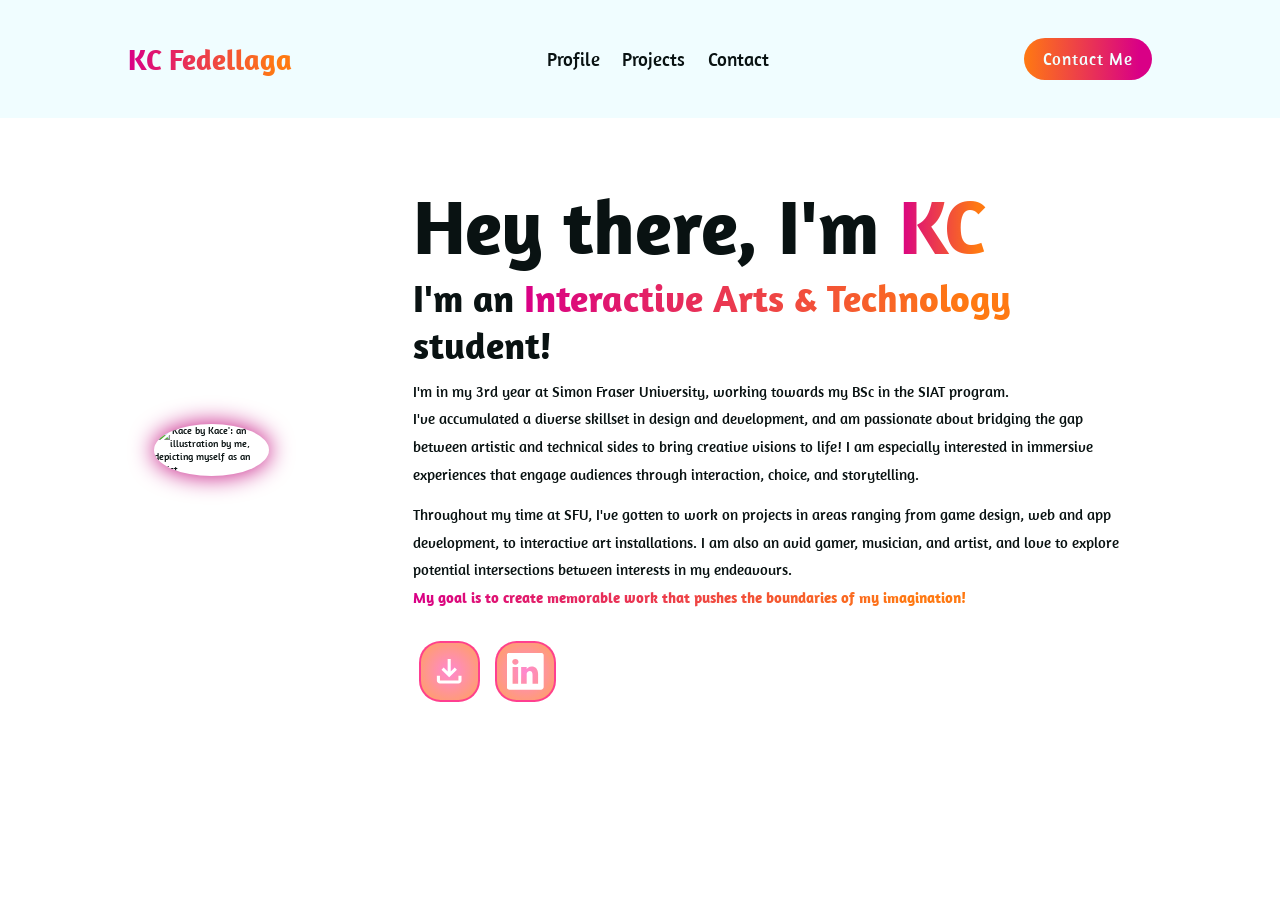
==== pages/homepage/index.html @ 85f599d9 "revamp update #1 - header - landing page" ====
<!doctype html>
<html lang="en">
  <head>
    <meta charset="UTF-8" />
    <meta name="viewport" content="width=device-width, initial-scale=1.0" />
    <title>KC Fedellaga: Portfolio</title>
    <link rel="stylesheet" href="home-styles.css" />
    <script type="module" src="home.js"></script>
  </head>

  <body>
    <header class="header">
      <a href="#profile" class="logo"><span>KC Fedellaga</span></a>

      <i id="menu-icon">
        <svg
          xmlns="http://www.w3.org/2000/svg"
          height="24px"
          viewBox="0 -960 960 960"
          width="24px"
          fill="#e3e3e3"
        >
          <path
            d="M120-240v-80h720v80H120Zm0-200v-80h720v80H120Zm0-200v-80h720v80H120Z"
          />
        </svg>
      </i>

      <nav class="navbar">
        <a href="#profile">Profile</a>
        <a href="#projects">Projects</a>
        <a href="#contact">Contact</a>
      </nav>

      <button class="gradient-button">Contact Me</button>
    </header>

    <section class="profile" id="profile">
      <div class="profile-img">
        <img
          src="/assets/kacebykace.png"
          alt=" 'Kace by Kace': an illustration by me, depicting myself as an artist"
        />
      </div>

      <div class="profile-content">
        <h1>Hey there, I'm <span>KC</span></h1>
        <h3>I'm an <span>Interactive Arts & Technology</span> student!</h3>
        <p>
          I'm in my 3rd year at Simon Fraser University, working towards my BSc
          in the SIAT program.
          </br>
          I've accumulated a diverse skillset in design and
          development, and am passionate about bridging the gap between artistic
          and technical sides to bring creative visions to life! I am especially
          interested in immersive experiences that engage audiences through
          interaction, choice, and storytelling.
        </p>
        </br>
        <p>
          Throughout my time at SFU, I've gotten to work on projects in areas
          ranging from game design, web and app development, to interactive art
          installations. I am also an avid gamer, musician, and artist, and love
          to explore potential intersections between interests in my endeavours.
        </br>
        <span><strong>My goal is to create memorable work that pushes the boundaries of my
          imagination!</strong></span>
        </p>

        <div class="professional-icons">
          <a href="#">
            <i id="dl-resume-icon">
              <svg
                xmlns="http://www.w3.org/2000/svg"
                viewBox="0 -960 960 960"
                fill="white"
              >
                <path
                  d="M480-320 280-520l56-58 104 104v-326h80v326l104-104 56 58-200 200ZM240-160q-33 0-56.5-23.5T160-240v-120h80v120h480v-120h80v120q0 33-23.5 56.5T720-160H240Z"
                />
              </svg>
            </i>
            <span class="button-text">Resume</span>
          </a>

          <a href="#">
            <i id="linkedin-icon"
              ><svg
                xmlns="http://www.w3.org/2000/svg"
                width="16"
                height="16"
                fill="white"
                class="bi bi-linkedin"
                viewBox="0 0 16 16"
              >
                <path
                  d="M0 1.146C0 .513.526 0 1.175 0h13.65C15.474 0 16 .513 16 1.146v13.708c0 .633-.526 1.146-1.175 1.146H1.175C.526 16 0 15.487 0 14.854zm4.943 12.248V6.169H2.542v7.225zm-1.2-8.212c.837 0 1.358-.554 1.358-1.248-.015-.709-.52-1.248-1.342-1.248S2.4 3.226 2.4 3.934c0 .694.521 1.248 1.327 1.248zm4.908 8.212V9.359c0-.216.016-.432.08-.586.173-.431.568-.878 1.232-.878.869 0 1.216.662 1.216 1.634v3.865h2.401V9.25c0-2.22-1.184-3.252-2.764-3.252-1.274 0-1.845.7-2.165 1.193v.025h-.016l.016-.025V6.169h-2.4c.03.678 0 7.225 0 7.225z"
                />
              </svg>
            </i>
            <span class="button-text">LinkedIn</span>
          </a>
        </div>
      </div>
    </section>
  </body>
</html>
---- pages/homepage/home-styles.css ----
@import url("https://fonts.googleapis.com/css2?family=Amaranth:ital,wght@0,400;0,700;1,400;1,700&family=Galindo&family=Rubik:ital,wght@0,300..900;1,300..900&display=swap");
* {
  margin: 0;
  padding: 0;
  box-sizing: border-box;
  text-decoration: none;
  scroll-behavior: smooth;
  font-family: "Amaranth", serif;
}

:root {
  --bg-color: rgb(255, 255, 255);
  --second-bg-color: #e7f8fb;
  --text-color: rgb(9, 18, 18);
  --main-color: #c00378;
}
.inactive {
  visibility: hidden !important;
}

html {
  font-size: 60%;
  overflow-x: hidden;
}

body {
  background: var(--bg-color);
  color: var(--text-color);
}

::-webkit-scrollbar {
  width: 20px;
}
::-webkit-scrollbar-thumb {
  background-color: var(--main-color);
}
::-webkit-scrollbar-track {
  background-color: var(--bg-color);
}

/* Header Section: */

.header {
  position: fixed;
  width: 100%;
  top: 0;
  left: 0;
  padding: 4rem 10%;

  display: flex;
  justify-content: space-between;
  align-items: center;
  z-index: 10000;

  background: rgba(204, 248, 255, 0.3);
  backdrop-filter: blur(10px);
}

#menu-icon {
  font-size: 3.5rem;
  color: var(--main-color);
  display: none;
}

.logo {
  font-size: 3rem;
  color: var(--text-color);
  font-weight: 800;
  cursor: pointer;
  transition: 0.3s ease-in-out;
}
.logo:hover {
  transform: scale(1.1);
}

span {
  background: linear-gradient(270deg, rgb(255, 121, 18) 10%, #d90086) 100%;
  background-clip: text;
  color: transparent;
}

.navbar a {
  font-size: 2rem;
  font-weight: 500;
  color: var(--text-color);

  transition: 0.3s ease-in-out;
  border-bottom: 3px solid transparent;

  margin: 1rem;
}
.navbar a:hover {
  color: var(--main-color);
  border-bottom: 3px solid var(--main-color);
}

.gradient-button {
  font-size: 1.8rem;
  padding: 1rem 2rem;
  border-radius: 3rem;

  background: linear-gradient(270deg, #d90086 10%, rgb(255, 121, 18) 100%);
  color: azure;
  letter-spacing: 1px;
  text-wrap: nowrap;
  border: none;

  cursor: pointer;
  transition: 0.2s ease;
}
.gradient-button:hover {
  transform: scale(1.05);
}

/* Profile Section: */
section {
  min-height: 100vh;
  padding: 10rem 12%;
}

.profile {
  display: flex;
  align-items: center;
  justify-content: center;
  gap: 15rem;
}

.profile-img img {
  width: 32vw;
  height: 32vw;
  object-fit: cover;

  border-radius: 50%;
  box-shadow: 0 0 25px var(--main-color);
  transition: 0.4s ease-in-out;
}
.profile-img img:hover {
  box-shadow:
    0 0 25px var(--main-color),
    0 0 50px var(--main-color),
    0 0 100px var(--main-color);
}

.profile-content {
  display: flex;
  flex-direction: column;
  align-items: flex-start;
  text-align: left;
}
.profile-content h1 {
  font-size: 8rem;
  font-weight: 700;
  margin-top: 1.5rem;
  line-height: 1;
}
.profile-content h3 {
  margin: 1rem 0;
  font-size: 4rem;
}
.profile-content p {
  font-size: 1.6rem;
  font-weight: 500;
  line-height: 1.8;
}

.professional-icons a {
  display: inline-flex;
  flex-direction: column;

  font-size: 1.5rem;
  text-align: center;

  .button-text {
    opacity: 0;
  }
}
.professional-icons i {
  display: inline-flex;

  padding: 1rem;
  margin: 3rem 0.6rem 0.7rem;

  background: radial-gradient(#ff87d1, rgb(255, 162, 91));
  border: 2px solid #ff009d96;
  border-radius: 35%;
  color: var(--main-color);

  transition: 0.2s ease-in-out;
}
.professional-icons svg {
  width: 4rem;
  height: 4rem;

  object-fit: cover;
  padding: 0.05em;
}
.professional-icons a:hover {
  i {
    background: radial-gradient(#f48835 40%, #fc46b6);
    transform: scale(1.15) translateY(-5px);

    box-shadow: 0 0 15px #e60d92;
  }
  .button-text {
    opacity: 1;
    transition: 0.3 ease-in-out;
  }
}
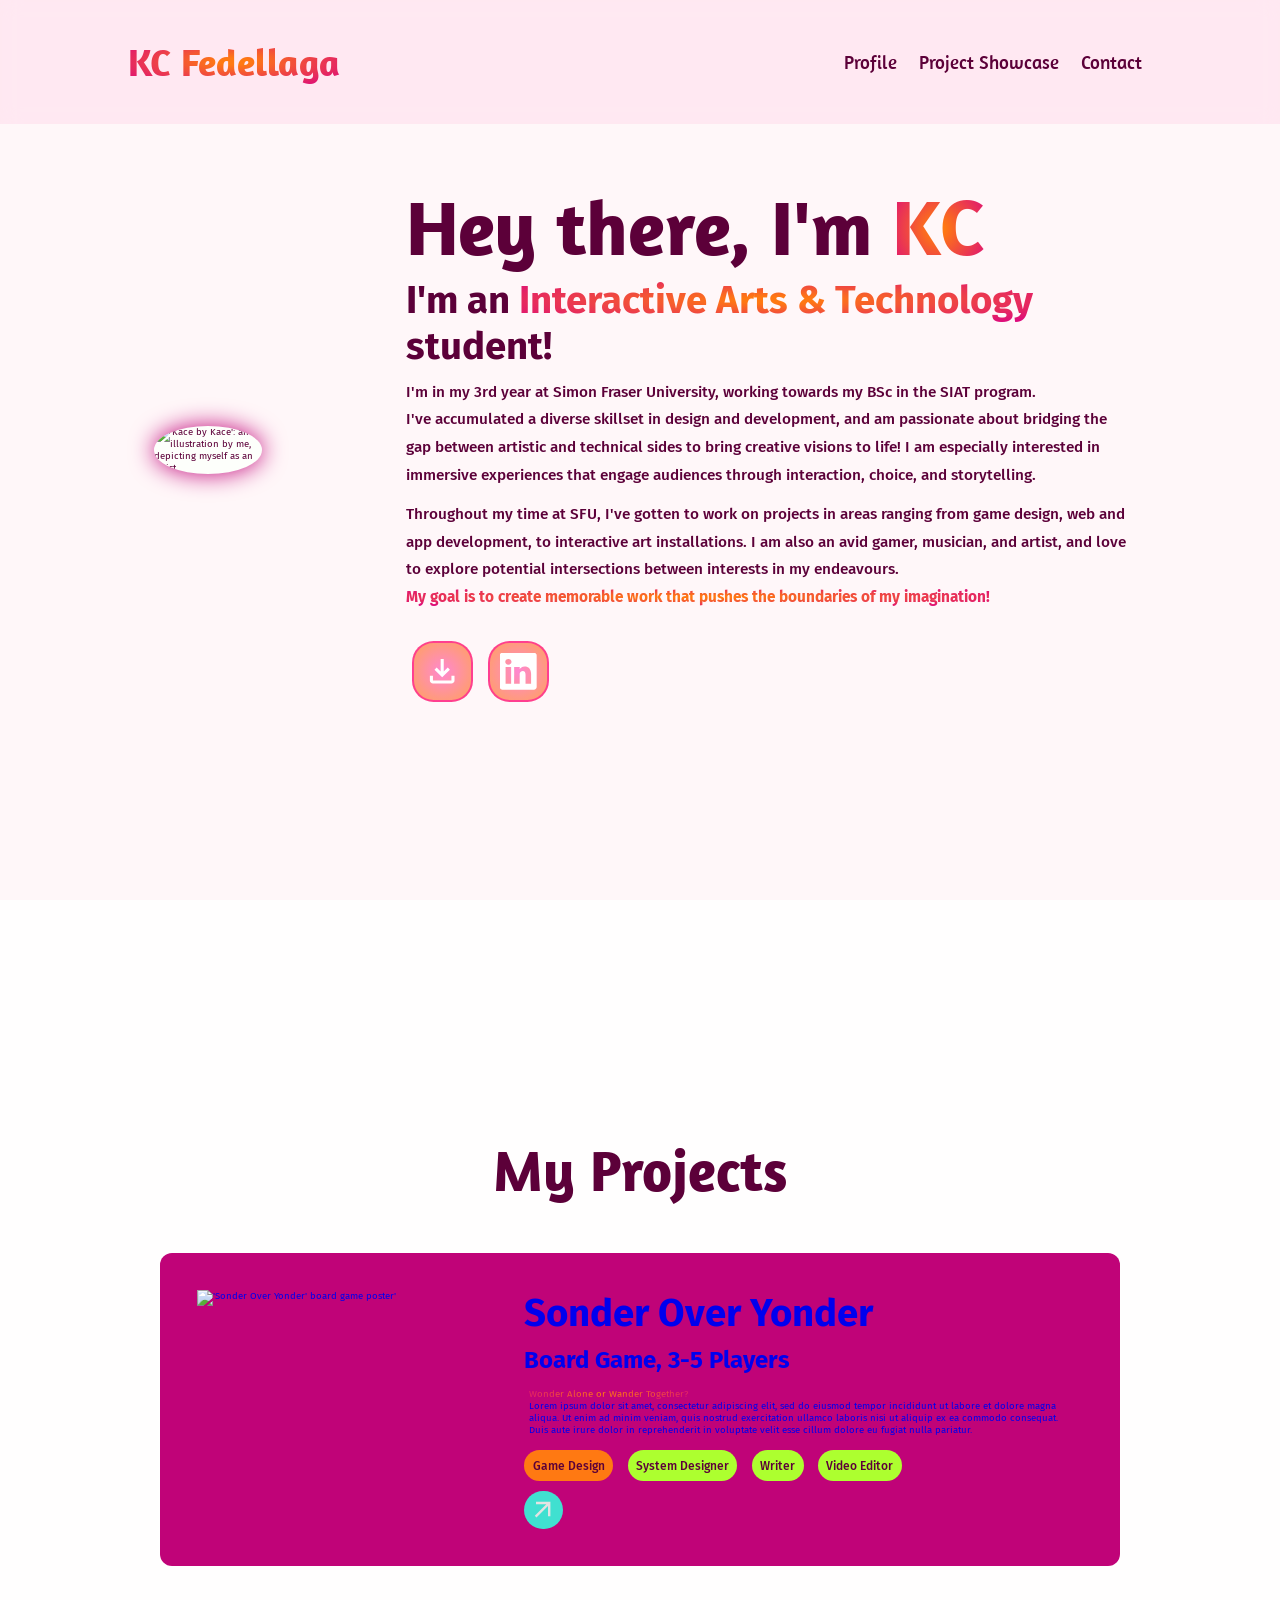
==== commit 7a84b69a: "checkpoint #2 - started project  section - smoothing out card layout - will implement slide-deck sty" ====
--- a/pages/homepage/index.html
+++ b/pages/homepage/index.html
@@ -28,11 +28,9 @@
 
       <nav class="navbar">
         <a href="#profile">Profile</a>
-        <a href="#projects">Projects</a>
+        <a href="#projects">Project Showcase</a>
         <a href="#contact">Contact</a>
       </nav>
-
-      <button class="gradient-button">Contact Me</button>
     </header>
 
     <section class="profile" id="profile">
@@ -103,5 +101,48 @@
         </div>
       </div>
     </section>
+
+    <section class="projects" id="projects">
+      <h1>My Projects</h1>
+      <div class="card-wrapper">
+        <ul class="card-list">
+
+          <li class="project-card">
+            <a href="#" class="card-link">
+              <img 
+              src="/assets/soy-poster.png" 
+              alt="'Sonder Over Yonder' board game poster'" 
+              class="project-img"
+              >
+              <div class="project-info">
+                <h2 class="project-name">Sonder Over Yonder</h2>
+                <h3>Board Game, 3-5 Players</h3>
+                
+                <div class="project-desc">
+                   <span>Wonder Alone or Wander Together?</span>
+                   <p>
+                    Lorem ipsum dolor sit amet, consectetur adipiscing elit, sed do eiusmod tempor incididunt ut labore et dolore magna aliqua. Ut enim ad minim veniam, quis nostrud exercitation ullamco laboris nisi ut aliquip ex ea commodo consequat. Duis aute irure dolor in reprehenderit in voluptate velit esse cillum dolore eu fugiat nulla pariatur.
+                   </p>
+                </div>
+                
+                
+                <ul class="tags">
+                  <li class="field">Game Design</li>
+                  <li class="role">System Designer</li>
+                  <li class="role">Writer</li>
+                  <li class="role">Video Editor</li>
+                </ul>
+
+                <div class="card-button">
+                  <svg class="arrow" xmlns="http://www.w3.org/2000/svg" viewBox="0 -960 960 960" fill="#e3e3e3"><path d="m256-240-56-56 384-384H240v-80h480v480h-80v-344L256-240Z"/></svg>
+                  <span>View Documentation</span>
+                </div>
+              </div>
+            </a>
+          </li>
+
+        </ul>
+      </div>
+    </section>
   </body>
 </html>
--- a/pages/homepage/home-styles.css
+++ b/pages/homepage/home-styles.css
@@ -1,17 +1,17 @@
-@import url("https://fonts.googleapis.com/css2?family=Amaranth:ital,wght@0,400;0,700;1,400;1,700&family=Galindo&family=Rubik:ital,wght@0,300..900;1,300..900&display=swap");
+@import url("https://fonts.googleapis.com/css2?family=Amaranth:ital,wght@0,400;0,700;1,400;1,700&family=Fira+Sans:ital,wght@0,100;0,200;0,300;0,400;0,500;0,600;0,700;0,800;0,900;1,100;1,200;1,300;1,400;1,500;1,600;1,700;1,800;1,900&family=Poppins:ital,wght@0,100;0,200;0,300;0,400;0,500;0,600;0,700;0,800;0,900;1,100;1,200;1,300;1,400;1,500;1,600;1,700;1,800;1,900&display=swap");
 * {
   margin: 0;
   padding: 0;
   box-sizing: border-box;
   text-decoration: none;
   scroll-behavior: smooth;
-  font-family: "Amaranth", serif;
+  font-family: "Fira Sans", sans-serif;
 }
 
 :root {
-  --bg-color: rgb(255, 255, 255);
-  --second-bg-color: #e7f8fb;
-  --text-color: rgb(9, 18, 18);
+  --bg-color: #fff7f9;
+  --second-bg-color: #fffefe;
+  --text-color: #5c0039;
   --main-color: #c00378;
 }
 .inactive {
@@ -32,10 +32,15 @@
   width: 20px;
 }
 ::-webkit-scrollbar-thumb {
-  background-color: var(--main-color);
+  background-color: #b4006f8c;
 }
 ::-webkit-scrollbar-track {
   background-color: var(--bg-color);
+}
+
+section {
+  min-height: 100vh;
+  padding: 10rem 12%;
 }
 
 /* Header Section: */
@@ -52,8 +57,15 @@
   align-items: center;
   z-index: 10000;
 
-  background: rgba(204, 248, 255, 0.3);
+  background: rgba(255, 200, 226, 0.306);
   backdrop-filter: blur(10px);
+
+  .logo,
+  .gradient-button,
+  .navbar a,
+  span {
+    font-family: "Amaranth", sans-serif;
+  }
 }
 
 #menu-icon {
@@ -63,7 +75,7 @@
 }
 
 .logo {
-  font-size: 3rem;
+  font-size: 4rem;
   color: var(--text-color);
   font-weight: 800;
   cursor: pointer;
@@ -74,7 +86,7 @@
 }
 
 span {
-  background: linear-gradient(270deg, rgb(255, 121, 18) 10%, #d90086) 100%;
+  background: radial-gradient(rgb(255, 121, 18) 10%, #d90086);
   background-clip: text;
   color: transparent;
 }
@@ -94,29 +106,7 @@
   border-bottom: 3px solid var(--main-color);
 }
 
-.gradient-button {
-  font-size: 1.8rem;
-  padding: 1rem 2rem;
-  border-radius: 3rem;
-
-  background: linear-gradient(270deg, #d90086 10%, rgb(255, 121, 18) 100%);
-  color: azure;
-  letter-spacing: 1px;
-  text-wrap: nowrap;
-  border: none;
-
-  cursor: pointer;
-  transition: 0.2s ease;
-}
-.gradient-button:hover {
-  transform: scale(1.05);
-}
-
 /* Profile Section: */
-section {
-  min-height: 100vh;
-  padding: 10rem 12%;
-}
 
 .profile {
   display: flex;
@@ -129,6 +119,8 @@
   width: 32vw;
   height: 32vw;
   object-fit: cover;
+
+  background: #fdfffb;
 
   border-radius: 50%;
   box-shadow: 0 0 25px var(--main-color);
@@ -148,8 +140,10 @@
   text-align: left;
 }
 .profile-content h1 {
+  font-family: "Amaranth", sans-serif;
   font-size: 8rem;
   font-weight: 700;
+
   margin-top: 1.5rem;
   line-height: 1;
 }
@@ -185,7 +179,7 @@
   border-radius: 35%;
   color: var(--main-color);
 
-  transition: 0.2s ease-in-out;
+  transition: 0.3s ease-in-out;
 }
 .professional-icons svg {
   width: 4rem;
@@ -199,10 +193,114 @@
     background: radial-gradient(#f48835 40%, #fc46b6);
     transform: scale(1.15) translateY(-5px);
 
-    box-shadow: 0 0 15px #e60d92;
+    box-shadow: 0 0 15px var(--main-color);
   }
   .button-text {
     opacity: 1;
     transition: 0.3 ease-in-out;
   }
 }
+
+/* Project Showcase Section: */
+
+.projects {
+  display: flex;
+  flex-direction: column;
+  justify-content: center;
+  align-items: center;
+  gap: 5rem;
+
+  background: var(--second-bg-color);
+}
+
+.projects h1 {
+  font-family: "Amaranth", sans-serif;
+  font-size: 6rem;
+}
+
+.card-list .project-card {
+  list-style: none;
+}
+
+.card-list .project-card .card-link {
+  display: flex;
+  gap: 1rem;
+
+  width: 100rem;
+  padding: 18px;
+  border-radius: 12px;
+
+  text-decoration: none;
+  background: var(--main-color);
+}
+
+.card-list .project-card .project-img {
+  display: inline-block;
+  flex: 1;
+
+  width: 50%;
+  padding: 2rem;
+}
+
+.project-info {
+  flex: 2;
+  display: inline-flex;
+  flex-direction: column;
+  gap: 1rem;
+
+  padding: 2rem;
+}
+.project-info h2 {
+  font-size: 4em;
+}
+.project-info h3 {
+  font-size: 2.5em;
+}
+.project-info .project-desc {
+  margin: 0.5em;
+}
+
+.project-card .tags {
+  display: inline-flex;
+  gap: 1.5em;
+
+  list-style: none;
+}
+.project-card .tags li {
+  color: var(--text-color);
+  font-size: 1.25em;
+  font-weight: 500;
+
+  padding: 0.7em;
+
+  border-radius: 1.5em;
+}
+.tags .field {
+  background: rgb(255, 121, 18);
+}
+.tags .role {
+  background: greenyellow;
+}
+
+.card-list .card-link .card-button {
+  display: flex;
+  justify-content: flex-start;
+  align-items: center;
+  gap: 0.5em;
+
+  background: transparent;
+
+  .arrow {
+    width: 4em;
+    padding: 0.5em;
+
+    background: turquoise;
+    border-radius: 50%;
+  }
+
+  span {
+    opacity: 0;
+
+    font-size: 1em;
+  }
+}
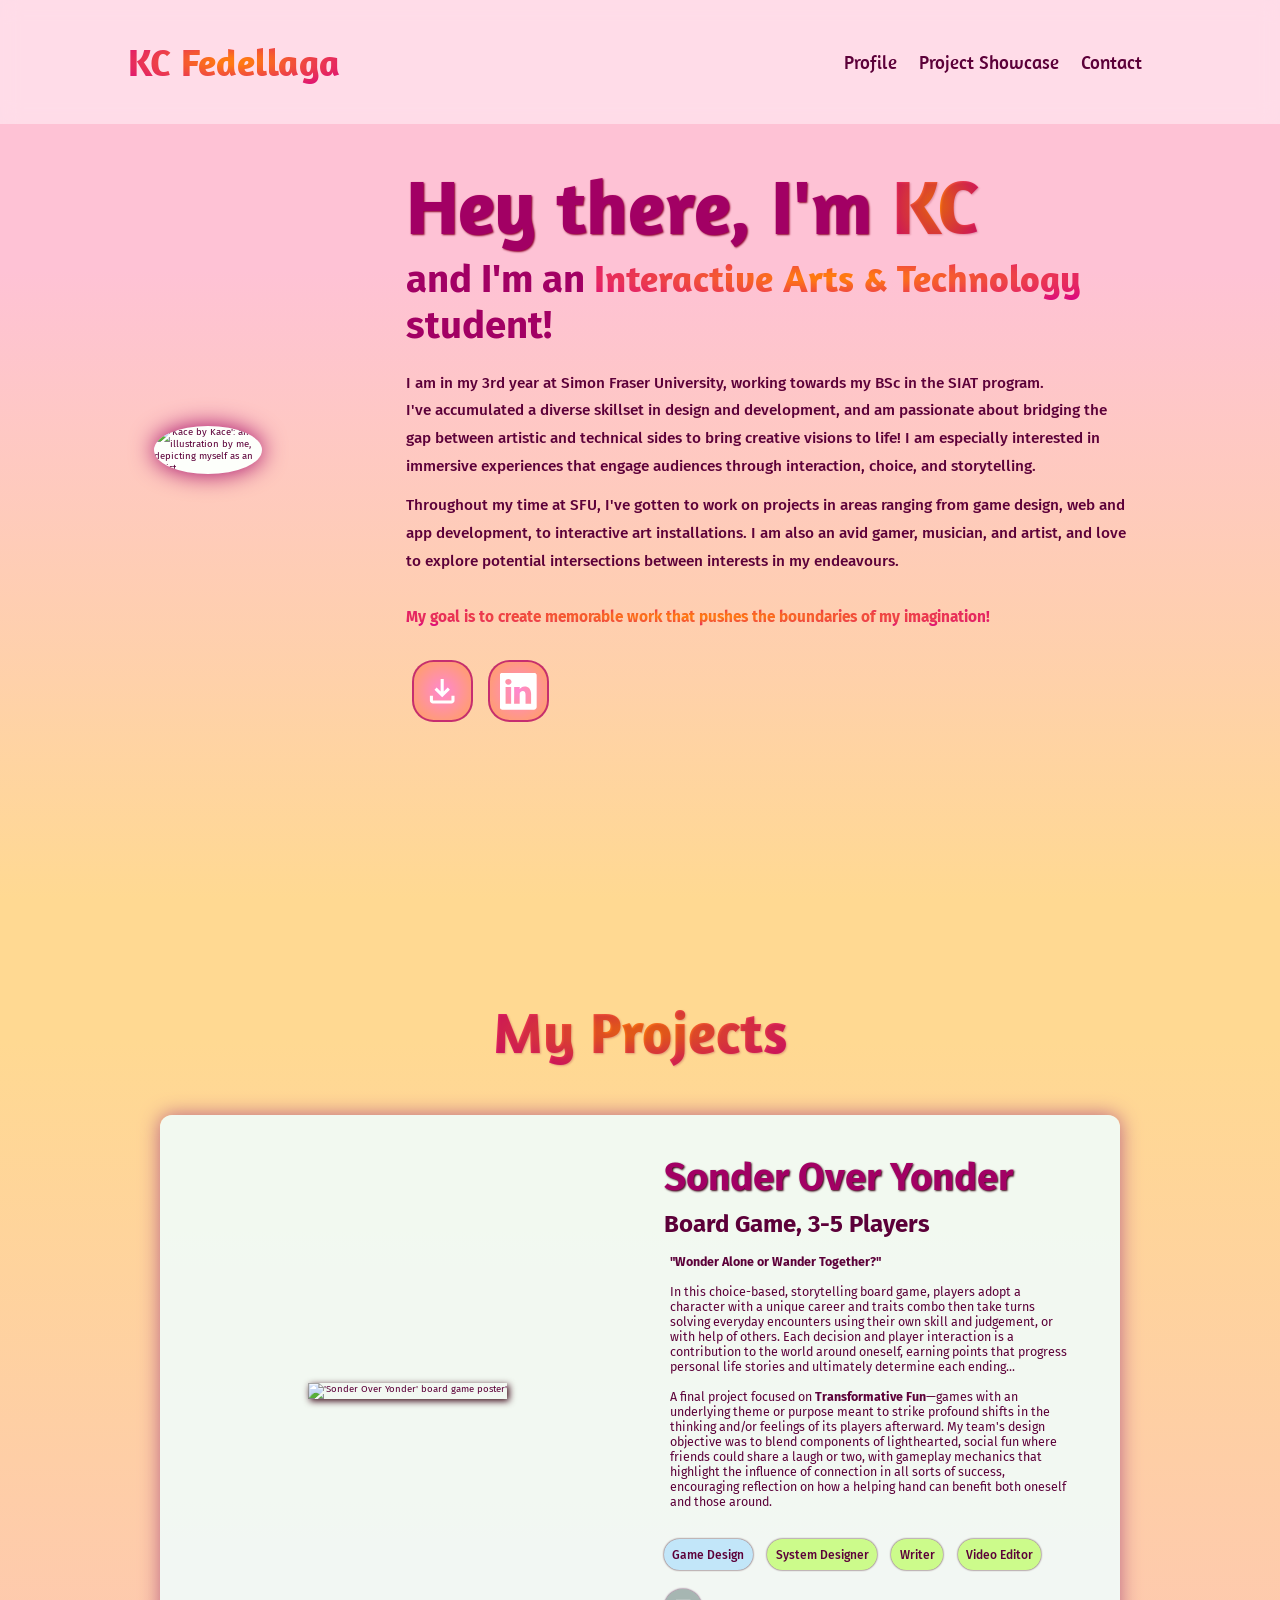
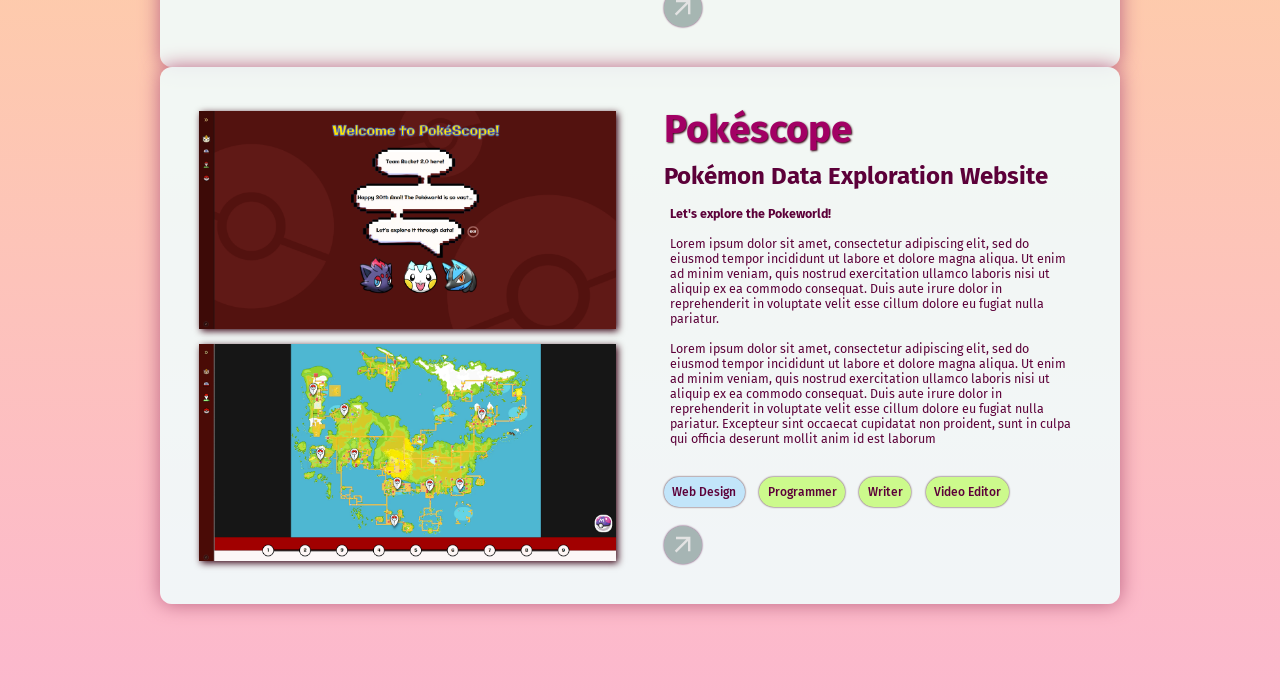
==== commit ce3243fe: "update #3 working on card swiper for projects display" ====
--- a/pages/homepage/index.html
+++ b/pages/homepage/index.html
@@ -6,6 +6,9 @@
     <title>KC Fedellaga: Portfolio</title>
     <link rel="stylesheet" href="home-styles.css" />
     <script type="module" src="home.js"></script>
+
+    <!-- Swiper JS CSS-->
+    <link rel="stylesheet" href="https://cdn.jsdelivr.net/npm/swiper@12/swiper-bundle.min.css"/>
   </head>
 
   <body>
@@ -43,9 +46,10 @@
 
       <div class="profile-content">
         <h1>Hey there, I'm <span>KC</span></h1>
-        <h3>I'm an <span>Interactive Arts & Technology</span> student!</h3>
+        <h3>and I'm an <span>Interactive Arts & Technology</span> student!</h3>
+        </br>
         <p>
-          I'm in my 3rd year at Simon Fraser University, working towards my BSc
+          I am in my 3rd year at Simon Fraser University, working towards my BSc
           in the SIAT program.
           </br>
           I've accumulated a diverse skillset in design and
@@ -60,7 +64,7 @@
           ranging from game design, web and app development, to interactive art
           installations. I am also an avid gamer, musician, and artist, and love
           to explore potential intersections between interests in my endeavours.
-        </br>
+        </br></br>
         <span><strong>My goal is to create memorable work that pushes the boundaries of my
           imagination!</strong></span>
         </p>
@@ -103,46 +107,113 @@
     </section>
 
     <section class="projects" id="projects">
-      <h1>My Projects</h1>
-      <div class="card-wrapper">
-        <ul class="card-list">
-
-          <li class="project-card">
-            <a href="#" class="card-link">
-              <img 
-              src="/assets/soy-poster.png" 
-              alt="'Sonder Over Yonder' board game poster'" 
-              class="project-img"
-              >
-              <div class="project-info">
-                <h2 class="project-name">Sonder Over Yonder</h2>
-                <h3>Board Game, 3-5 Players</h3>
+      <h1><span>My Projects</span></h1>
+
+      <div class="project-container swiper">
+        <div class="card-wrapper">
+          <ul class="card-list swiper-wrapper">
+            <li class="project-card swiper-slide">
+              <a href="#" class="card-link">
+                <div class="img-section">
+                  <img 
+                src="/assets/soy-poster.png" 
+                alt="'Sonder Over Yonder' board game poster'" 
+                class="project-img-vert"
+                >
+                </div>
+                <div class="project-info">
+                  <h2 class="project-name">Sonder Over Yonder</h2>
+                  <h3>Board Game, 3-5 Players</h3>
+                  
+                  <div class="project-desc">
+                    <strong>"Wonder Alone or Wander Together?"</strong>
+                    <p>
+                    </br>
+                      In this choice-based, storytelling board game, players adopt a character with a unique career and traits combo then take turns solving everyday encounters using their own skill and judgement, or with help of others. Each decision and player interaction is a contribution to the world around oneself, earning points that progress personal life stories and ultimately determine each ending... 
+                    </p>
+                    </br>
+                    A final project focused on <b>Transformative Fun</b>—games with an underlying theme or purpose meant to strike profound shifts in the thinking and/or feelings of its players afterward. My team's design objective was to blend components of lighthearted, social fun where friends could share a laugh or two, with gameplay mechanics that highlight the influence of connection in all sorts of success, encouraging reflection on how a helping hand can benefit both oneself and those around. 
+                    <p>
+                    </br>
+
+                    </p>
+                  </div>
+                  
+                  <div class="card-footer">
+                    <ul class="tags">
+                      <li class="field">Game Design</li>
+                      <li class="role">System Designer</li>
+                      <li class="role">Writer</li>
+                      <li class="role">Video Editor</li>
+                    </ul>
+
+                    <div class="card-button">
+                      <svg class="arrow" xmlns="http://www.w3.org/2000/svg" viewBox="0 -960 960 960" fill="#e3e3e3"><path d="m256-240-56-56 384-384H240v-80h480v480h-80v-344L256-240Z"/></svg>
+                      <span>View Documentation</span>
+                    </div>
+                  </div>
+                </div>
+              </a>
+            </li>
+            <li class="project-card swiper-slide">
+              <a href="#" class="card-link">
+                <div class="img-section">
+                  <img 
+                src="/assets/pokescope-homepage-screencap.png" 
+                alt="'Pokéscope' Generations by Region Map screencap'" 
+                class="project-img-hori"
+                >
+                <img 
+                src="/assets/pokescope-map-screencap.png" 
+                alt="'Pokéscope' Generations by Region Map screencap'" 
+                class="project-img-hori"
+                >
+                </div>
                 
-                <div class="project-desc">
-                   <span>Wonder Alone or Wander Together?</span>
-                   <p>
-                    Lorem ipsum dolor sit amet, consectetur adipiscing elit, sed do eiusmod tempor incididunt ut labore et dolore magna aliqua. Ut enim ad minim veniam, quis nostrud exercitation ullamco laboris nisi ut aliquip ex ea commodo consequat. Duis aute irure dolor in reprehenderit in voluptate velit esse cillum dolore eu fugiat nulla pariatur.
-                   </p>
-                </div>
-                
-                
-                <ul class="tags">
-                  <li class="field">Game Design</li>
-                  <li class="role">System Designer</li>
-                  <li class="role">Writer</li>
-                  <li class="role">Video Editor</li>
-                </ul>
-
-                <div class="card-button">
-                  <svg class="arrow" xmlns="http://www.w3.org/2000/svg" viewBox="0 -960 960 960" fill="#e3e3e3"><path d="m256-240-56-56 384-384H240v-80h480v480h-80v-344L256-240Z"/></svg>
-                  <span>View Documentation</span>
-                </div>
-              </div>
-            </a>
-          </li>
-
-        </ul>
+                <div class="project-info">
+                  <h2 class="project-name">Pokéscope</h2>
+                  <h3>Pokémon Data Exploration Website</h3>
+                  
+                  <div class="project-desc">
+                    <strong>Let's explore the Pokeworld!</strong>
+                    <p>
+                    </br>
+                      Lorem ipsum dolor sit amet, consectetur adipiscing elit, sed do eiusmod tempor incididunt ut labore et dolore magna aliqua. Ut enim ad minim veniam, quis nostrud exercitation ullamco laboris nisi ut aliquip ex ea commodo consequat. Duis aute irure dolor in reprehenderit in voluptate velit esse cillum dolore eu fugiat nulla pariatur. 
+                    </p>
+                    </br>
+                    Lorem ipsum dolor sit amet, consectetur adipiscing elit, sed do eiusmod tempor incididunt ut labore et dolore magna aliqua. Ut enim ad minim veniam, quis nostrud exercitation ullamco laboris nisi ut aliquip ex ea commodo consequat. Duis aute irure dolor in reprehenderit in voluptate velit esse cillum dolore eu fugiat nulla pariatur. Excepteur sint occaecat cupidatat non proident, sunt in culpa qui officia deserunt mollit anim id est laborum
+                    <p>
+                    </br>
+
+                    </p>
+                  </div>
+                  
+                  <div class="card-footer">
+                    <ul class="tags">
+                      <li class="field">Web Design</li>
+                      <li class="role">Programmer</li>
+                      <li class="role">Writer</li>
+                      <li class="role">Video Editor</li>
+                    </ul>
+
+                    <div class="card-button">
+                      <svg class="arrow" xmlns="http://www.w3.org/2000/svg" viewBox="0 -960 960 960" fill="#e3e3e3"><path d="m256-240-56-56 384-384H240v-80h480v480h-80v-344L256-240Z"/></svg>
+                      <span>View Documentation</span>
+                    </div>
+                  </div>
+                </div>
+              </a>
+            </li>
+          </ul>
+           
+            <div class="swiper-pagination"></div>
+            <div class="swiper-button-prev"></div>
+            <div class="swiper-button-next"></div>
+        </div>
       </div>
     </section>
+
+    <!-- Swiper JS script -->
+    <script src="https://cdn.jsdelivr.net/npm/swiper@12/swiper-bundle.min.js"></script>
   </body>
 </html>
--- a/pages/homepage/home-styles.css
+++ b/pages/homepage/home-styles.css
@@ -12,7 +12,7 @@
   --bg-color: #fff7f9;
   --second-bg-color: #fffefe;
   --text-color: #5c0039;
-  --main-color: #c00378;
+  --main-color: #a20064;
 }
 .inactive {
   visibility: hidden !important;
@@ -24,7 +24,6 @@
 }
 
 body {
-  background: var(--bg-color);
   color: var(--text-color);
 }
 
@@ -57,7 +56,7 @@
   align-items: center;
   z-index: 10000;
 
-  background: rgba(255, 200, 226, 0.306);
+  background: rgba(255, 244, 249, 0.532);
   backdrop-filter: blur(10px);
 
   .logo,
@@ -89,6 +88,8 @@
   background: radial-gradient(rgb(255, 121, 18) 10%, #d90086);
   background-clip: text;
   color: transparent;
+
+  font-family: "Amaranth", sans-serif;
 }
 
 .navbar a {
@@ -113,6 +114,12 @@
   align-items: center;
   justify-content: center;
   gap: 15rem;
+
+  background: linear-gradient(
+    to bottom,
+    rgb(254, 194, 213) 30%,
+    rgb(255, 217, 146)
+  );
 }
 
 .profile-img img {
@@ -146,9 +153,18 @@
 
   margin-top: 1.5rem;
   line-height: 1;
+
+  color: var(--main-color);
+  text-shadow: 1px 1px 2px #8f002d;
+
+  span {
+    text-shadow: 1px 1px 2px #8f002d45;
+  }
 }
 .profile-content h3 {
   margin: 1rem 0;
+
+  color: var(--main-color);
   font-size: 4rem;
 }
 .profile-content p {
@@ -175,7 +191,7 @@
   margin: 3rem 0.6rem 0.7rem;
 
   background: radial-gradient(#ff87d1, rgb(255, 162, 91));
-  border: 2px solid #ff009d96;
+  border: 2px solid #ae006bb3;
   border-radius: 35%;
   color: var(--main-color);
 
@@ -210,12 +226,21 @@
   align-items: center;
   gap: 5rem;
 
-  background: var(--second-bg-color);
+  background: linear-gradient(
+    to bottom,
+    rgb(255, 217, 146) 10%,
+    rgb(252, 184, 206)
+  );
 }
 
 .projects h1 {
   font-family: "Amaranth", sans-serif;
   font-size: 6rem;
+
+  text-shadow: 1px 1px 2px #8f002d45;
+}
+
+.project-container {
 }
 
 .card-list .project-card {
@@ -228,36 +253,72 @@
 
   width: 100rem;
   padding: 18px;
+  border: solid 2px transparent;
   border-radius: 12px;
 
   text-decoration: none;
-  background: var(--main-color);
-}
-
-.card-list .project-card .project-img {
-  display: inline-block;
+  color: var(--text-color);
+
+  background: rgba(240, 255, 255, 0.854);
+  box-shadow: 0 0 20px rgb(188, 99, 130);
+
+  transition: 0.3s ease-in-out;
+}
+
+.img-section {
   flex: 1;
 
-  width: 50%;
+  display: flex;
+  flex-direction: column;
+  justify-content: center;
+  align-items: center;
+
+  gap: 1.5rem;
   padding: 2rem;
 }
 
+.project-img-vert {
+  max-width: 100%;
+  object-fit: contain;
+
+  box-shadow: 2px 2px 7px #360112;
+}
+.card-list .project-card .project-img-hori {
+  width: 100%;
+  object-fit: contain;
+  box-shadow: 2px 2px 7px #360112;
+}
+
 .project-info {
-  flex: 2;
+  flex: 1;
   display: inline-flex;
   flex-direction: column;
   gap: 1rem;
 
   padding: 2rem;
 }
+
 .project-info h2 {
   font-size: 4em;
+  color: var(--main-color);
+
+  text-shadow: 1px 1px 2px #360112;
 }
 .project-info h3 {
   font-size: 2.5em;
 }
 .project-info .project-desc {
   margin: 0.5em;
+
+  font-size: 1.3em;
+}
+
+.project-card .card-footer {
+  display: flex;
+  flex-direction: column;
+  gap: 1.8em;
+
+  margin-top: auto;
 }
 
 .project-card .tags {
@@ -274,12 +335,13 @@
   padding: 0.7em;
 
   border-radius: 1.5em;
+  box-shadow: 0 0 2px #360112;
 }
 .tags .field {
-  background: rgb(255, 121, 18);
+  background: rgba(131, 207, 255, 0.434);
 }
 .tags .role {
-  background: greenyellow;
+  background: rgba(172, 255, 47, 0.527);
 }
 
 .card-list .card-link .card-button {
@@ -294,13 +356,30 @@
     width: 4em;
     padding: 0.5em;
 
-    background: turquoise;
+    background: rgba(110, 135, 132, 0.571);
     border-radius: 50%;
+    box-shadow: 0 0 2px rgb(75, 0, 59);
+
+    transition: 0.3s ease-in-out;
   }
 
   span {
     opacity: 0;
 
-    font-size: 1em;
-  }
-}
+    margin: 0.7em;
+    font-size: 1.6em;
+
+    transition: 0.3s ease-in-out;
+  }
+}
+.card-list .card-link:hover {
+  border-color: var(--main-color);
+
+  .arrow {
+    background: rgb(249, 180, 51);
+  }
+
+  span {
+    opacity: 1;
+  }
+}
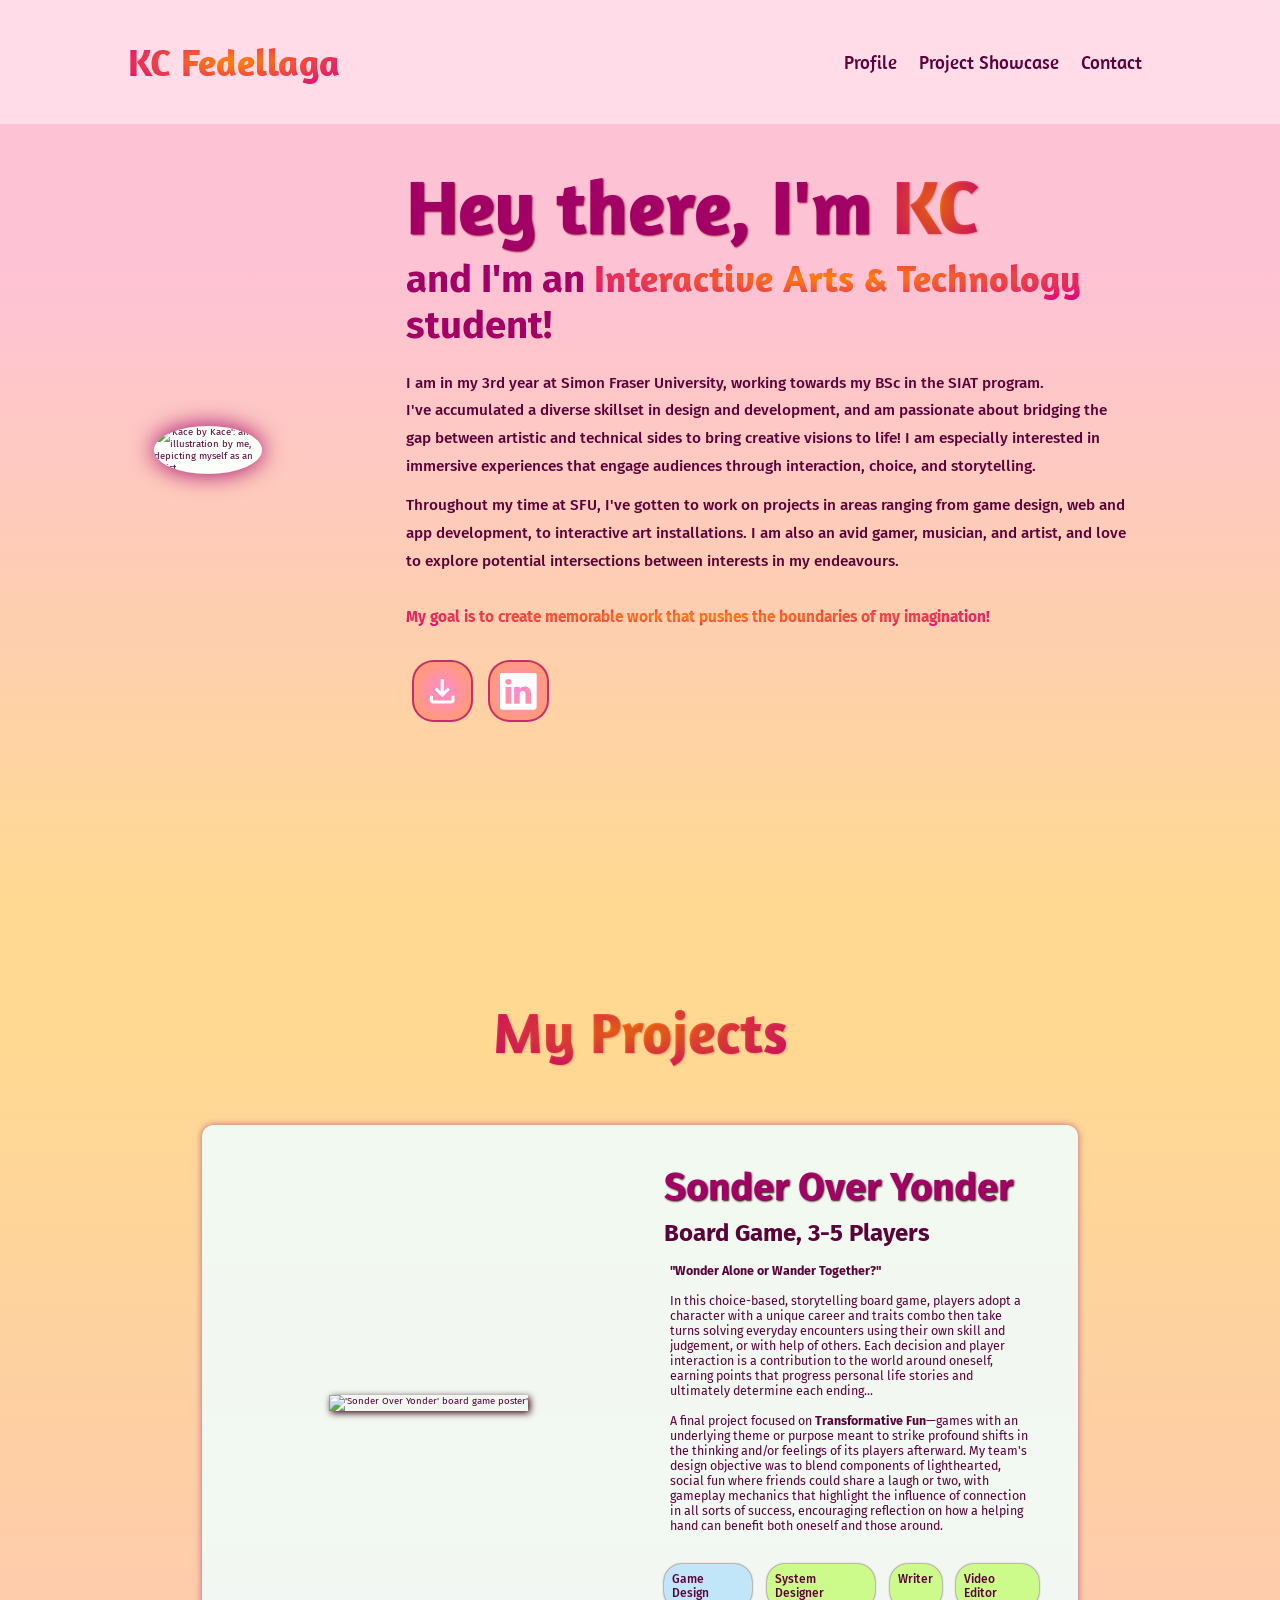
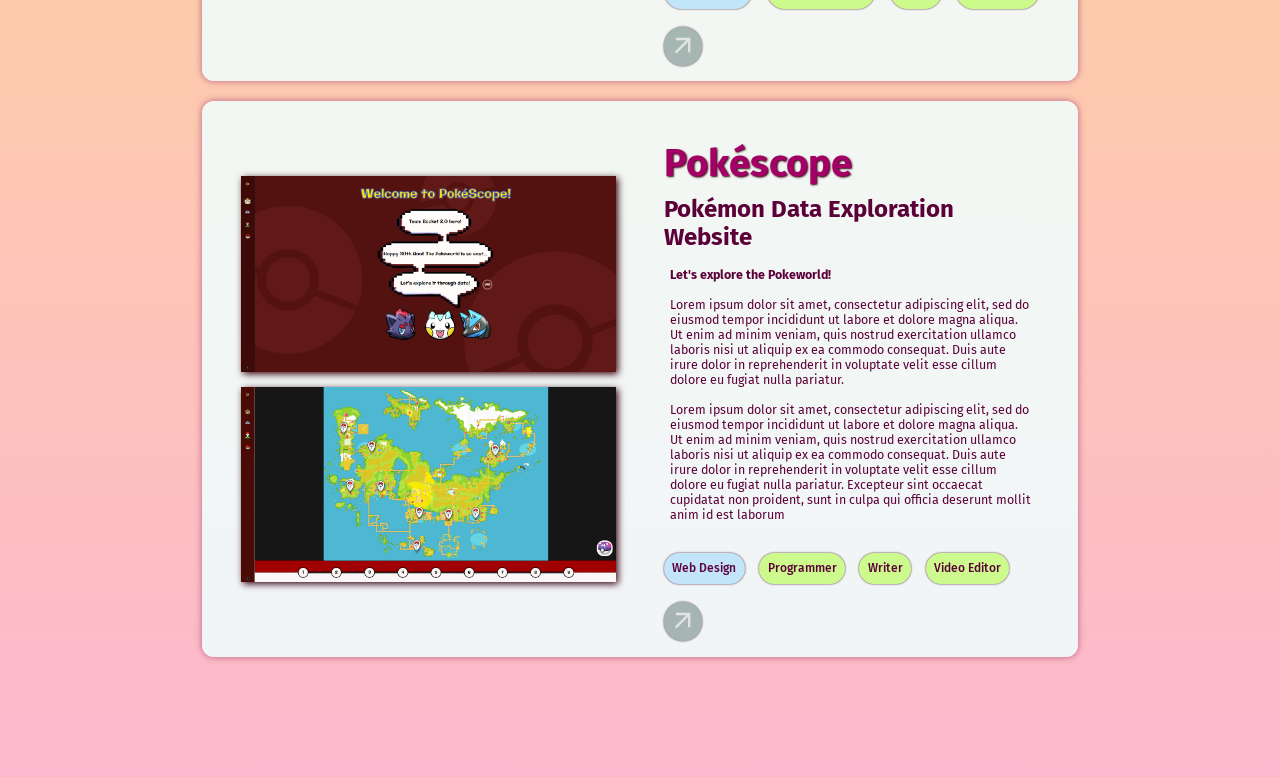
==== commit b41f0af9: "update #4 project card slide deck" ====
--- a/pages/homepage/index.html
+++ b/pages/homepage/index.html
@@ -4,11 +4,11 @@
     <meta charset="UTF-8" />
     <meta name="viewport" content="width=device-width, initial-scale=1.0" />
     <title>KC Fedellaga: Portfolio</title>
-    <link rel="stylesheet" href="home-styles.css" />
-    <script type="module" src="home.js"></script>
 
     <!-- Swiper JS CSS-->
     <link rel="stylesheet" href="https://cdn.jsdelivr.net/npm/swiper@12/swiper-bundle.min.css"/>
+
+    <link rel="stylesheet" href="home-styles.css" />
   </head>
 
   <body>
@@ -109,111 +109,120 @@
     <section class="projects" id="projects">
       <h1><span>My Projects</span></h1>
 
-      <div class="project-container swiper">
-        <div class="card-wrapper">
-          <ul class="card-list swiper-wrapper">
-            <li class="project-card swiper-slide">
-              <a href="#" class="card-link">
-                <div class="img-section">
+      <div class="project-container">
+
+        <div class="swiper-row">
+          <div class="swiper-button swiper-button-prev"></div>
+
+          <div class="card-wrapper swiper">
+            <ul class="card-list swiper-wrapper">
+              <li class="project-card swiper-slide">
+                <a href="#" class="card-link">
+                  <div class="img-section">
+                    <img 
+                  src="/assets/soy-poster.png" 
+                  alt="'Sonder Over Yonder' board game poster'" 
+                  class="project-img-vert"
+                  >
+                  </div>
+                  <div class="project-info">
+                    <h2 class="project-name">Sonder Over Yonder</h2>
+                    <h3>Board Game, 3-5 Players</h3>
+                    
+                    <div class="project-desc">
+                      <strong>"Wonder Alone or Wander Together?"</strong>
+                      <p>
+                      </br>
+                        In this choice-based, storytelling board game, players adopt a character with a unique career and traits combo then take turns solving everyday encounters using their own skill and judgement, or with help of others. Each decision and player interaction is a contribution to the world around oneself, earning points that progress personal life stories and ultimately determine each ending... 
+                      </p>
+                      </br>
+                      A final project focused on <b>Transformative Fun</b>—games with an underlying theme or purpose meant to strike profound shifts in the thinking and/or feelings of its players afterward. My team's design objective was to blend components of lighthearted, social fun where friends could share a laugh or two, with gameplay mechanics that highlight the influence of connection in all sorts of success, encouraging reflection on how a helping hand can benefit both oneself and those around. 
+                      <p>
+                      </br>
+
+                      </p>
+                    </div>
+                    
+                    <div class="card-footer">
+                      <ul class="tags">
+                        <li class="field">Game Design</li>
+                        <li class="role">System Designer</li>
+                        <li class="role">Writer</li>
+                        <li class="role">Video Editor</li>
+                      </ul>
+
+                      <div class="card-button">
+                        <svg class="arrow" xmlns="http://www.w3.org/2000/svg" viewBox="0 -960 960 960" fill="#e3e3e3"><path d="m256-240-56-56 384-384H240v-80h480v480h-80v-344L256-240Z"/></svg>
+                        <span>View Documentation</span>
+                      </div>
+                    </div>
+                  </div>
+                </a>
+              </li>
+              <li class="project-card swiper-slide">
+                <a href="#" class="card-link">
+                  <div class="img-section">
+                    <img 
+                  src="/assets/pokescope-homepage-screencap.png" 
+                  alt="'Pokéscope' Generations by Region Map screencap'" 
+                  class="project-img-hori"
+                  >
                   <img 
-                src="/assets/soy-poster.png" 
-                alt="'Sonder Over Yonder' board game poster'" 
-                class="project-img-vert"
-                >
-                </div>
-                <div class="project-info">
-                  <h2 class="project-name">Sonder Over Yonder</h2>
-                  <h3>Board Game, 3-5 Players</h3>
+                  src="/assets/pokescope-map-screencap.png" 
+                  alt="'Pokéscope' Generations by Region Map screencap'" 
+                  class="project-img-hori"
+                  >
+                  </div>
                   
-                  <div class="project-desc">
-                    <strong>"Wonder Alone or Wander Together?"</strong>
-                    <p>
-                    </br>
-                      In this choice-based, storytelling board game, players adopt a character with a unique career and traits combo then take turns solving everyday encounters using their own skill and judgement, or with help of others. Each decision and player interaction is a contribution to the world around oneself, earning points that progress personal life stories and ultimately determine each ending... 
-                    </p>
-                    </br>
-                    A final project focused on <b>Transformative Fun</b>—games with an underlying theme or purpose meant to strike profound shifts in the thinking and/or feelings of its players afterward. My team's design objective was to blend components of lighthearted, social fun where friends could share a laugh or two, with gameplay mechanics that highlight the influence of connection in all sorts of success, encouraging reflection on how a helping hand can benefit both oneself and those around. 
-                    <p>
-                    </br>
-
-                    </p>
-                  </div>
-                  
-                  <div class="card-footer">
-                    <ul class="tags">
-                      <li class="field">Game Design</li>
-                      <li class="role">System Designer</li>
-                      <li class="role">Writer</li>
-                      <li class="role">Video Editor</li>
-                    </ul>
-
-                    <div class="card-button">
-                      <svg class="arrow" xmlns="http://www.w3.org/2000/svg" viewBox="0 -960 960 960" fill="#e3e3e3"><path d="m256-240-56-56 384-384H240v-80h480v480h-80v-344L256-240Z"/></svg>
-                      <span>View Documentation</span>
-                    </div>
-                  </div>
-                </div>
-              </a>
-            </li>
-            <li class="project-card swiper-slide">
-              <a href="#" class="card-link">
-                <div class="img-section">
-                  <img 
-                src="/assets/pokescope-homepage-screencap.png" 
-                alt="'Pokéscope' Generations by Region Map screencap'" 
-                class="project-img-hori"
-                >
-                <img 
-                src="/assets/pokescope-map-screencap.png" 
-                alt="'Pokéscope' Generations by Region Map screencap'" 
-                class="project-img-hori"
-                >
-                </div>
-                
-                <div class="project-info">
-                  <h2 class="project-name">Pokéscope</h2>
-                  <h3>Pokémon Data Exploration Website</h3>
-                  
-                  <div class="project-desc">
-                    <strong>Let's explore the Pokeworld!</strong>
-                    <p>
-                    </br>
-                      Lorem ipsum dolor sit amet, consectetur adipiscing elit, sed do eiusmod tempor incididunt ut labore et dolore magna aliqua. Ut enim ad minim veniam, quis nostrud exercitation ullamco laboris nisi ut aliquip ex ea commodo consequat. Duis aute irure dolor in reprehenderit in voluptate velit esse cillum dolore eu fugiat nulla pariatur. 
-                    </p>
-                    </br>
-                    Lorem ipsum dolor sit amet, consectetur adipiscing elit, sed do eiusmod tempor incididunt ut labore et dolore magna aliqua. Ut enim ad minim veniam, quis nostrud exercitation ullamco laboris nisi ut aliquip ex ea commodo consequat. Duis aute irure dolor in reprehenderit in voluptate velit esse cillum dolore eu fugiat nulla pariatur. Excepteur sint occaecat cupidatat non proident, sunt in culpa qui officia deserunt mollit anim id est laborum
-                    <p>
-                    </br>
-
-                    </p>
-                  </div>
-                  
-                  <div class="card-footer">
-                    <ul class="tags">
-                      <li class="field">Web Design</li>
-                      <li class="role">Programmer</li>
-                      <li class="role">Writer</li>
-                      <li class="role">Video Editor</li>
-                    </ul>
-
-                    <div class="card-button">
-                      <svg class="arrow" xmlns="http://www.w3.org/2000/svg" viewBox="0 -960 960 960" fill="#e3e3e3"><path d="m256-240-56-56 384-384H240v-80h480v480h-80v-344L256-240Z"/></svg>
-                      <span>View Documentation</span>
-                    </div>
-                  </div>
-                </div>
-              </a>
-            </li>
-          </ul>
-           
-            <div class="swiper-pagination"></div>
-            <div class="swiper-button-prev"></div>
-            <div class="swiper-button-next"></div>
+                  <div class="project-info">
+                    <h2 class="project-name">Pokéscope</h2>
+                    <h3>Pokémon Data Exploration Website</h3>
+                    
+                    <div class="project-desc">
+                      <strong>Let's explore the Pokeworld!</strong>
+                      <p>
+                      </br>
+                        Lorem ipsum dolor sit amet, consectetur adipiscing elit, sed do eiusmod tempor incididunt ut labore et dolore magna aliqua. Ut enim ad minim veniam, quis nostrud exercitation ullamco laboris nisi ut aliquip ex ea commodo consequat. Duis aute irure dolor in reprehenderit in voluptate velit esse cillum dolore eu fugiat nulla pariatur. 
+                      </p>
+                      </br>
+                      Lorem ipsum dolor sit amet, consectetur adipiscing elit, sed do eiusmod tempor incididunt ut labore et dolore magna aliqua. Ut enim ad minim veniam, quis nostrud exercitation ullamco laboris nisi ut aliquip ex ea commodo consequat. Duis aute irure dolor in reprehenderit in voluptate velit esse cillum dolore eu fugiat nulla pariatur. Excepteur sint occaecat cupidatat non proident, sunt in culpa qui officia deserunt mollit anim id est laborum
+                      <p>
+                      </br>
+
+                      </p>
+                    </div>
+                    
+                    <div class="card-footer">
+                      <ul class="tags">
+                        <li class="field">Web Design</li>
+                        <li class="role">Programmer</li>
+                        <li class="role">Writer</li>
+                        <li class="role">Video Editor</li>
+                      </ul>
+
+                      <div class="card-button">
+                        <svg class="arrow" xmlns="http://www.w3.org/2000/svg" viewBox="0 -960 960 960" fill="#e3e3e3"><path d="m256-240-56-56 384-384H240v-80h480v480h-80v-344L256-240Z"/></svg>
+                        <span>View Documentation</span>
+                      </div>
+                    </div>
+                  </div>
+                </a>
+              </li>
+            </ul>
+          </div>
+
+          <div class="swiper-button swiper-button-next"></div>
         </div>
+        
+        <div class="swiper-pagination"></div>
       </div>
+
     </section>
 
     <!-- Swiper JS script -->
     <script src="https://cdn.jsdelivr.net/npm/swiper@12/swiper-bundle.min.js"></script>
+    
+    <script src="home.js"></script>
+  
   </body>
 </html>
--- a/pages/homepage/home-styles.css
+++ b/pages/homepage/home-styles.css
@@ -241,17 +241,70 @@
 }
 
 .project-container {
+  width: 100%;
+  max-width: 1000px; /* tentative */
+
+  display: flex;
+  flex-direction: column;
+  align-items: center;
+
+  gap: 1.5rem;
+}
+
+.swiper-row {
+  display: flex;
+  align-items: center;
+  gap: 1.5rem;
+
+  width: 100%;
+}
+
+.card-wrapper {
+  flex: 1;
+  min-width: 0;
+}
+
+.swiper-button-prev,
+.swiper-button-next {
+  position: static;
+  flex-shrink: 0;
+  margin: 0;
+
+  width: 2.5rem;
+  height: 2.5rem;
+}
+.swiper-button {
+  color: white;
+}
+.swiper-pagination {
+  position: static !important;
+  left: auto !important;
+  transform: none !important;
+}
+.swiper-pagination-bullet {
+  height: 12px;
+  width: 12px;
+  opacity: 0.5;
+  background: rgb(255, 255, 255);
+}
+.swiper-pagination-bullet-active {
+  opacity: 1;
 }
 
 .card-list .project-card {
   list-style: none;
+  padding: 1rem;
 }
 
 .card-list .project-card .card-link {
+  user-select: none;
+
   display: flex;
   gap: 1rem;
 
-  width: 100rem;
+  width: 100%;
+  height: 58rem;
+
   padding: 18px;
   border: solid 2px transparent;
   border-radius: 12px;
@@ -260,7 +313,7 @@
   color: var(--text-color);
 
   background: rgba(240, 255, 255, 0.854);
-  box-shadow: 0 0 20px rgb(188, 99, 130);
+  box-shadow: 0 0 7px rgb(188, 99, 130);
 
   transition: 0.3s ease-in-out;
 }
@@ -275,17 +328,22 @@
 
   gap: 1.5rem;
   padding: 2rem;
+
+  overflow: hidden;
 }
 
 .project-img-vert {
   max-width: 100%;
+  max-height: 100%;
   object-fit: contain;
 
   box-shadow: 2px 2px 7px #360112;
 }
-.card-list .project-card .project-img-hori {
-  width: 100%;
+.project-img-hori {
+  max-width: 100%;
+  max-height: 100%;
   object-fit: contain;
+
   box-shadow: 2px 2px 7px #360112;
 }
 
@@ -358,7 +416,7 @@
 
     background: rgba(110, 135, 132, 0.571);
     border-radius: 50%;
-    box-shadow: 0 0 2px rgb(75, 0, 59);
+    box-shadow: 0 0 2px rgb(35, 0, 28);
 
     transition: 0.3s ease-in-out;
   }
@@ -376,7 +434,7 @@
   border-color: var(--main-color);
 
   .arrow {
-    background: rgb(249, 180, 51);
+    background: rgb(255, 166, 0);
   }
 
   span {
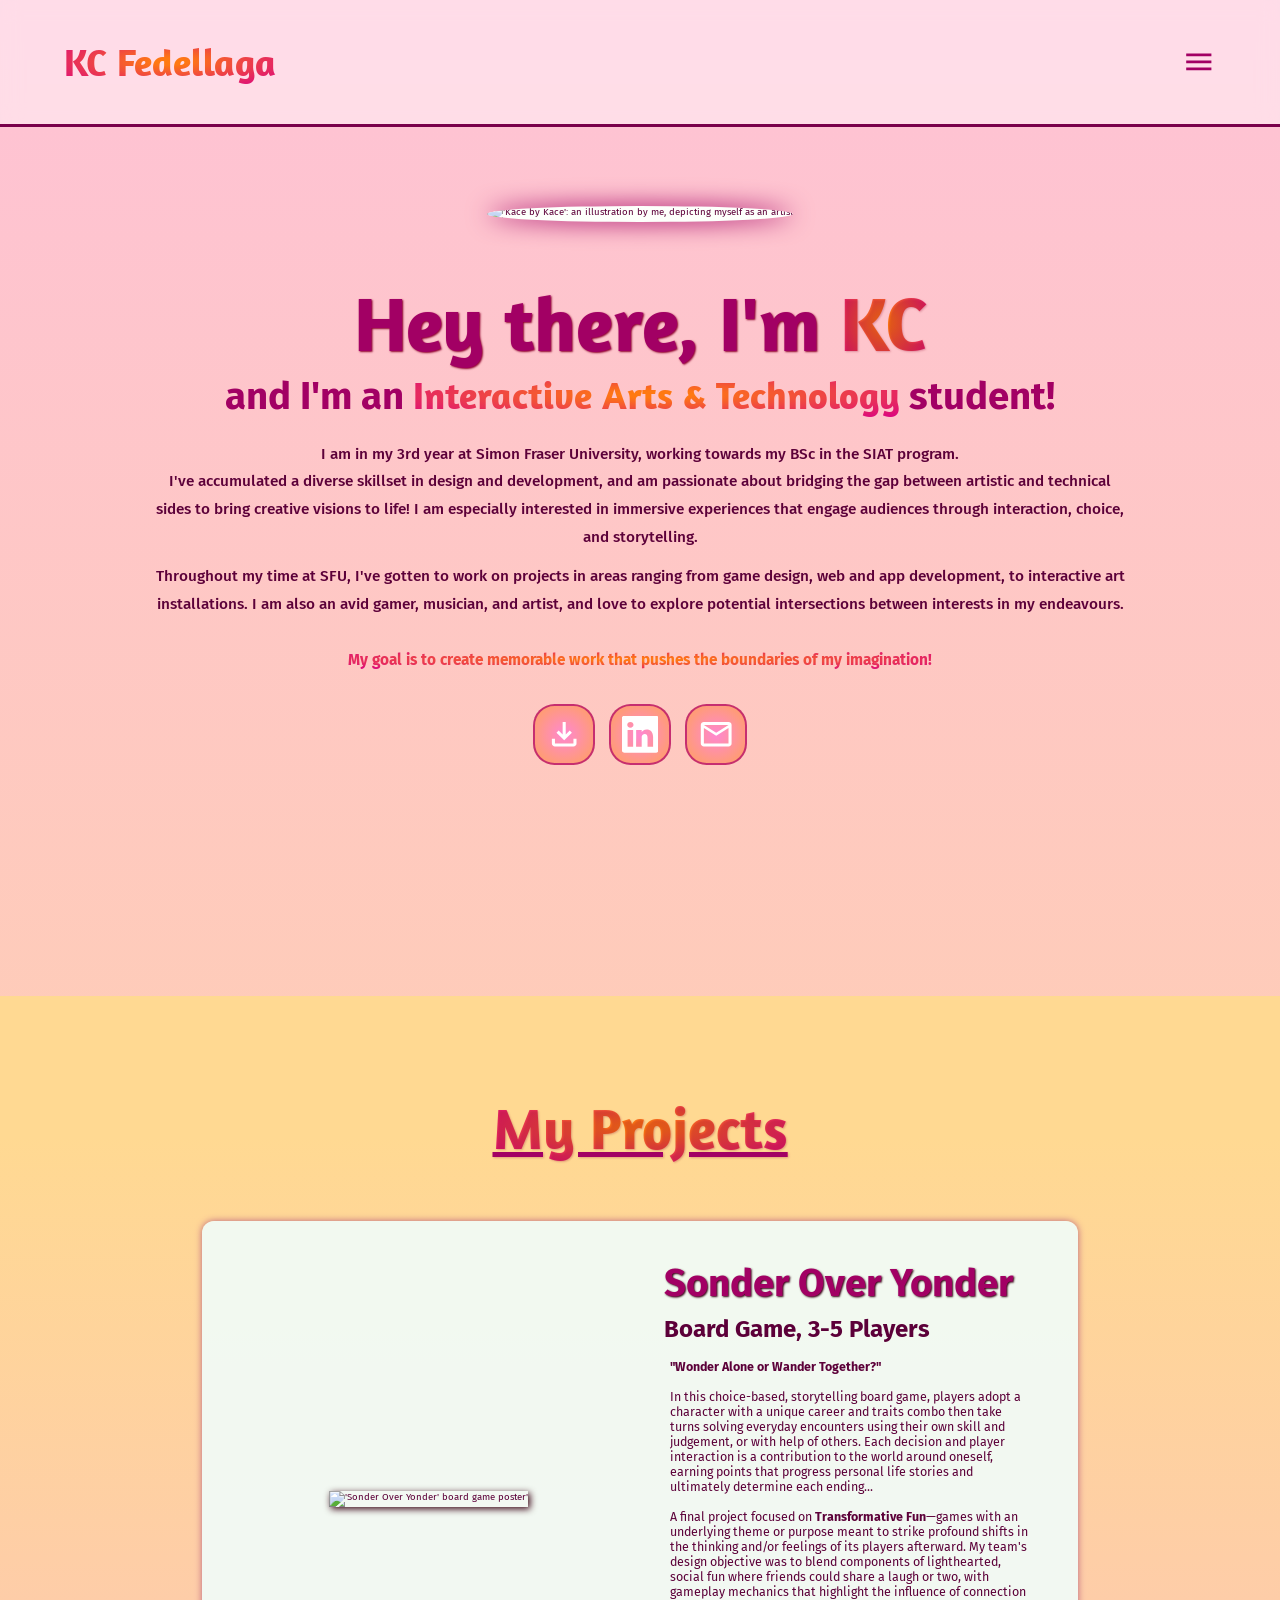
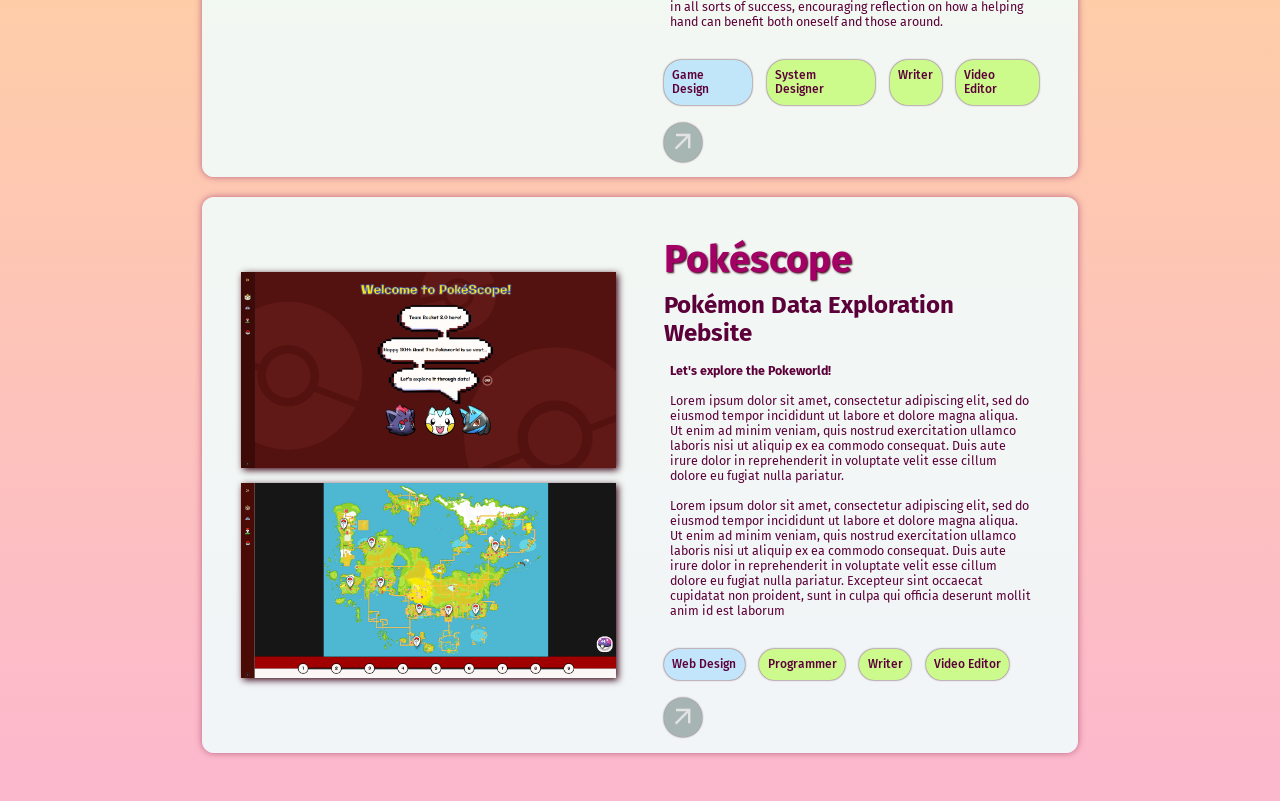
==== commit b93bc9d9: "update #5 profile section responsiveness" ====
--- a/pages/homepage/index.html
+++ b/pages/homepage/index.html
@@ -15,25 +15,22 @@
     <header class="header">
       <a href="#profile" class="logo"><span>KC Fedellaga</span></a>
 
+      <nav class="navbar">
+        <a href="#profile">Profile</a>
+        <a href="#projects">Project Showcase</a>
+      </nav>
+
       <i id="menu-icon">
         <svg
           xmlns="http://www.w3.org/2000/svg"
-          height="24px"
           viewBox="0 -960 960 960"
-          width="24px"
-          fill="#e3e3e3"
+          fill="#a20064"
         >
           <path
             d="M120-240v-80h720v80H120Zm0-200v-80h720v80H120Zm0-200v-80h720v80H120Z"
           />
         </svg>
       </i>
-
-      <nav class="navbar">
-        <a href="#profile">Profile</a>
-        <a href="#projects">Project Showcase</a>
-        <a href="#contact">Contact</a>
-      </nav>
     </header>
 
     <section class="profile" id="profile">
@@ -102,6 +99,20 @@
             </i>
             <span class="button-text">LinkedIn</span>
           </a>
+
+          <a href="#">
+            <i>
+              <svg 
+                xmlns="http://www.w3.org/2000/svg" 
+                height="24px" viewBox="0 -960 960 960" 
+                width="24px" 
+                fill="white"
+              >
+                
+              <path d="M160-160q-33 0-56.5-23.5T80-240v-480q0-33 23.5-56.5T160-800h640q33 0 56.5 23.5T880-720v480q0 33-23.5 56.5T800-160H160Zm320-280L160-640v400h640v-400L480-440Zm0-80 320-200H160l320 200ZM160-640v-80 480-400Z"/></svg>
+            </i>
+            <span class="button-text">Email</span>
+          </a>
         </div>
       </div>
     </section>
--- a/pages/homepage/home-styles.css
+++ b/pages/homepage/home-styles.css
@@ -13,6 +13,7 @@
   --second-bg-color: #fffefe;
   --text-color: #5c0039;
   --main-color: #a20064;
+  --header-height: 6rem;
 }
 .inactive {
   visibility: hidden !important;
@@ -25,6 +26,11 @@
 
 body {
   color: var(--text-color);
+  background: linear-gradient(
+    to bottom,
+    rgb(254, 194, 213) 1%,
+    rgb(255, 217, 146)
+  );
 }
 
 ::-webkit-scrollbar {
@@ -49,7 +55,7 @@
   width: 100%;
   top: 0;
   left: 0;
-  padding: 4rem 10%;
+  padding: 4rem 5%;
 
   display: flex;
   justify-content: space-between;
@@ -58,6 +64,7 @@
 
   background: rgba(255, 244, 249, 0.532);
   backdrop-filter: blur(10px);
+  border-bottom: solid 3px #7a004b;
 
   .logo,
   .gradient-button,
@@ -68,8 +75,9 @@
 }
 
 #menu-icon {
-  font-size: 3.5rem;
-  color: var(--main-color);
+  width: 3.5rem;
+  height: 3.5rem;
+  color: #7a004b;
   display: none;
 }
 
@@ -93,7 +101,7 @@
 }
 
 .navbar a {
-  font-size: 2rem;
+  font-size: 2.3rem;
   font-weight: 500;
   color: var(--text-color);
 
@@ -110,16 +118,12 @@
 /* Profile Section: */
 
 .profile {
+  margin-top: var(--header-height);
+
   display: flex;
   align-items: center;
   justify-content: center;
   gap: 15rem;
-
-  background: linear-gradient(
-    to bottom,
-    rgb(254, 194, 213) 30%,
-    rgb(255, 217, 146)
-  );
 }
 
 .profile-img img {
@@ -220,6 +224,8 @@
 /* Project Showcase Section: */
 
 .projects {
+  padding-bottom: 2.5rem;
+
   display: flex;
   flex-direction: column;
   justify-content: center;
@@ -236,6 +242,8 @@
 .projects h1 {
   font-family: "Amaranth", sans-serif;
   font-size: 6rem;
+  text-decoration: underline;
+  color: var(--main-color);
 
   text-shadow: 1px 1px 2px #8f002d45;
 }
@@ -318,6 +326,10 @@
   transition: 0.3s ease-in-out;
 }
 
+.card-list .project-card .card-link:active {
+  cursor: grabbing;
+}
+
 .img-section {
   flex: 1;
 
@@ -441,3 +453,71 @@
     opacity: 1;
   }
 }
+
+/* Responsiveness: */
+
+@media (max-width: 1285px) {
+  #menu-icon {
+    display: block;
+
+    svg {
+      transition: 0.2s ease;
+    }
+  }
+  #menu-icon:hover {
+    svg {
+      fill: #a2006456;
+    }
+
+    cursor: pointer;
+  }
+
+  .navbar {
+    position: absolute;
+    top: 100%;
+    right: 0;
+    padding: 1.5rem 2rem;
+
+    width: 25%;
+    background: rgba(190, 136, 160, 0.29);
+
+    border-bottom-left-radius: 2rem;
+    border-left: 2px solid var(--main-color);
+    border-bottom: 2px solid var(--main-color);
+
+    display: none;
+  }
+  .navbar a {
+    display: block;
+    font-size: 2rem;
+    margin: 3rem 0;
+    color: var(--text-color);
+  }
+  .navbar.active {
+    display: block;
+  }
+
+  .profile {
+    flex-direction: column;
+    margin: 5rem 0;
+    gap: 5rem;
+  }
+  .profile-content {
+    align-items: center;
+    text-align: center;
+  }
+  .profile-img img {
+    width: 56vw;
+    height: 56vw;
+  }
+}
+
+@media screen and (max-width: 768px) {
+  .card-link {
+    flex-direction: column;
+  }
+
+  .swiper-row .swiper-button {
+    display: none;
+  }
+}
